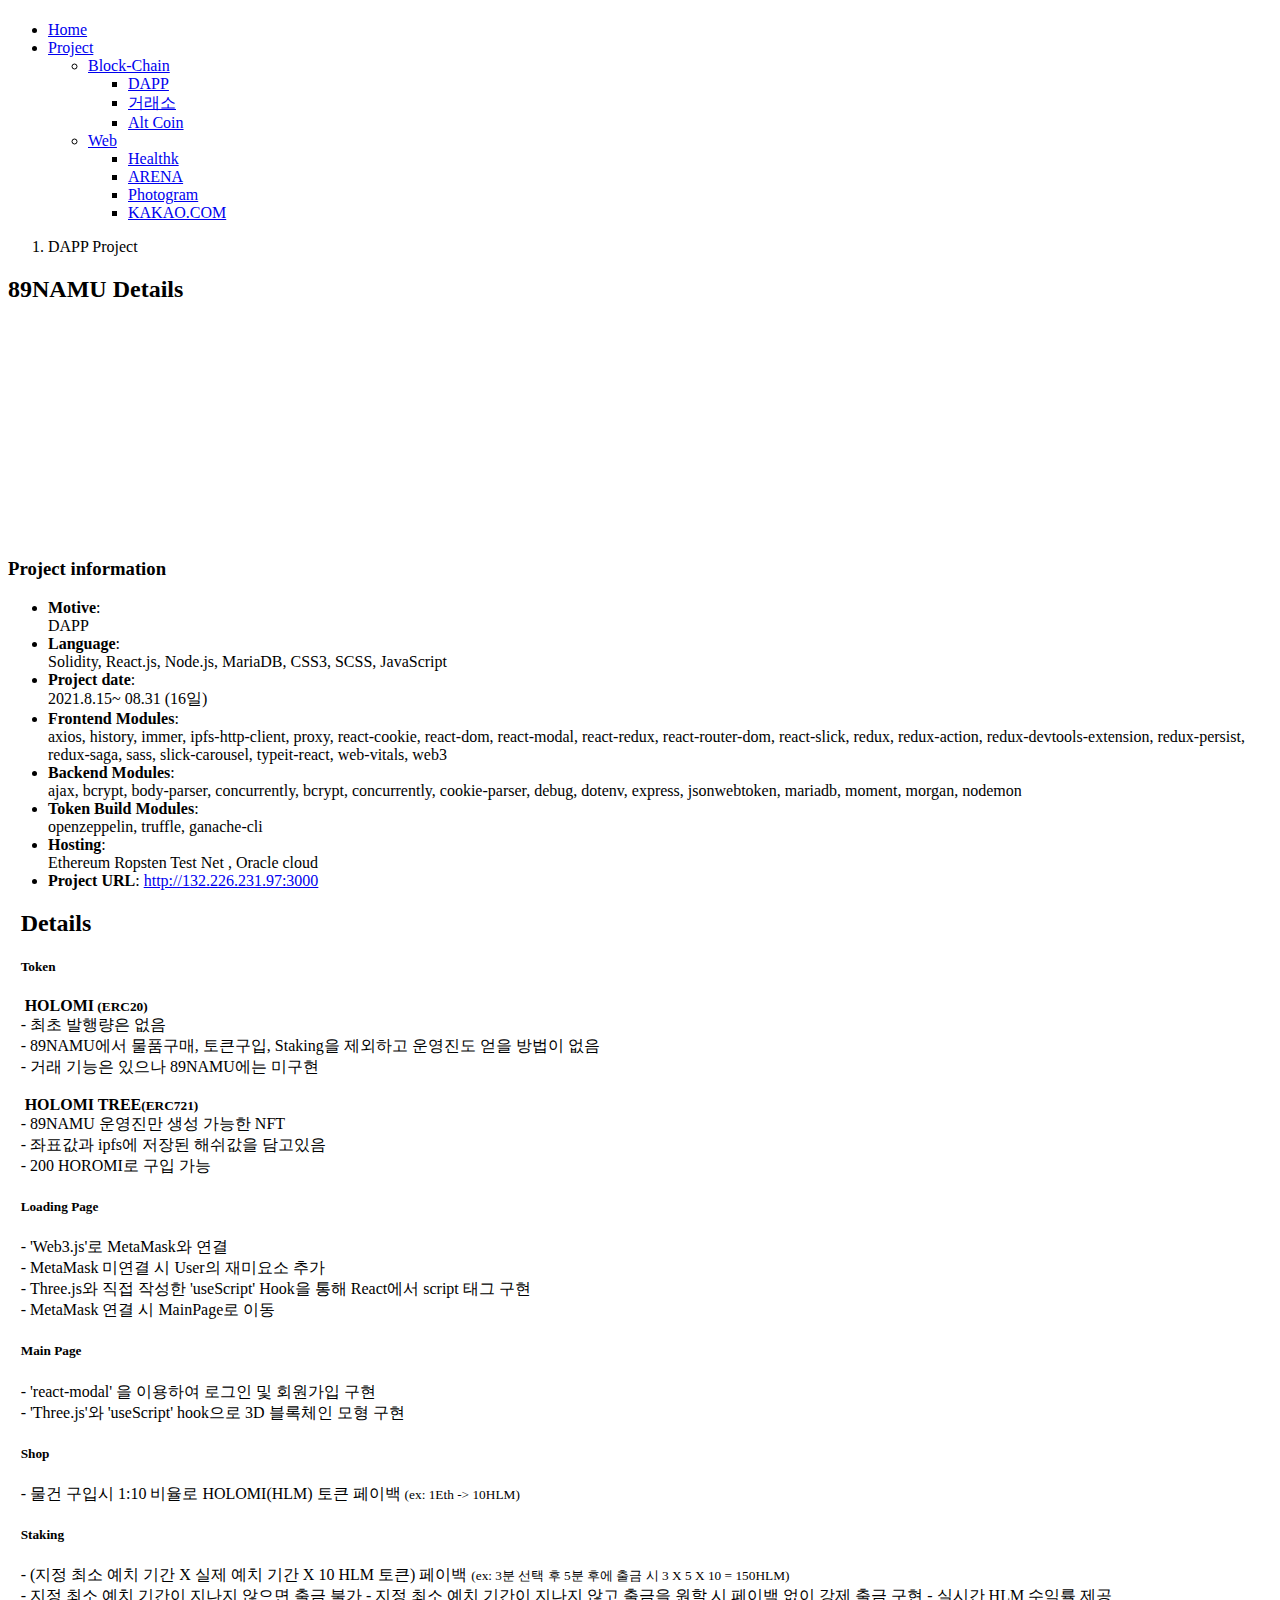
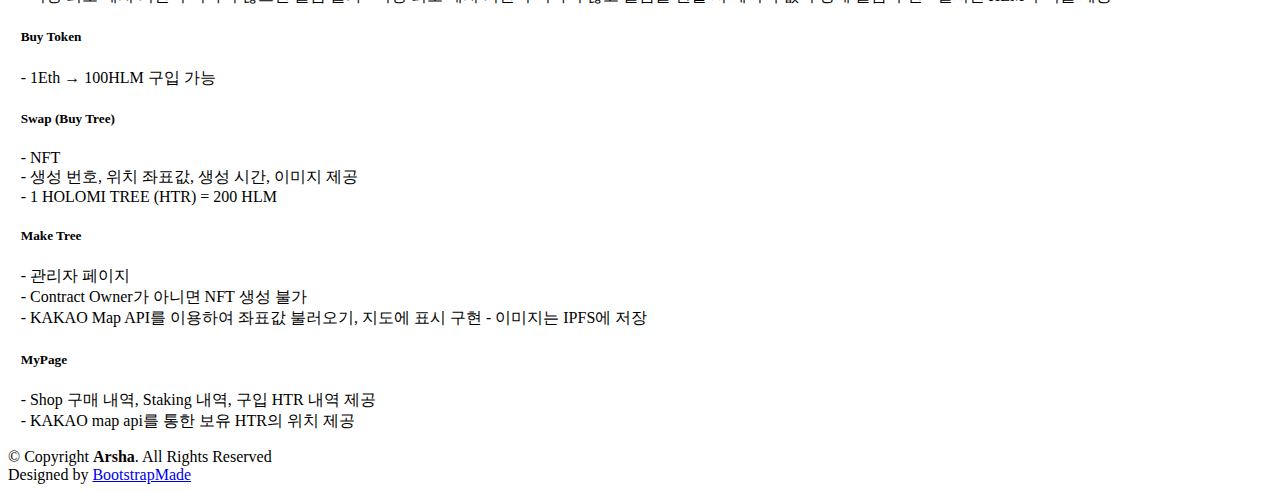
==== 89namu.html @ 2524596e "Add files via upload" ====
<!DOCTYPE html>
<html lang="en">

<head>
    <meta charset="utf-8">
    <meta content="width=device-width, initial-scale=1.0" name="viewport">
    <title>89NAMU Details </title>
    <meta content="" name="description">
    <meta content="" name="keywords">

    <!-- Favicons -->
    <link href="assets/img/favicon.png" rel="icon">
    <link href="assets/img/apple-touch-icon.png" rel="apple-touch-icon">

    <!-- Google Fonts -->
    <link
        href="https://fonts.googleapis.com/css?family=Open+Sans:300,300i,400,400i,600,600i,700,700i|Jost:300,300i,400,400i,500,500i,600,600i,700,700i|Poppins:300,300i,400,400i,500,500i,600,600i,700,700i"
        rel="stylesheet">

    <!-- Vendor CSS Files -->
    <link href="assets/vendor/aos/aos.css" rel="stylesheet">
    <link href="assets/vendor/bootstrap/css/bootstrap.min.css" rel="stylesheet">
    <link href="assets/vendor/bootstrap-icons/bootstrap-icons.css" rel="stylesheet">
    <link href="assets/vendor/boxicons/css/boxicons.min.css" rel="stylesheet">
    <link href="assets/vendor/glightbox/css/glightbox.min.css" rel="stylesheet">
    <link href="assets/vendor/remixicon/remixicon.css" rel="stylesheet">
    <link href="assets/vendor/swiper/swiper-bundle.min.css" rel="stylesheet">

    <!-- Template Main CSS File -->
    <link href="assets/css/style.css" rel="stylesheet">

    <!-- =======================================================
  * Template Name: Arsha - v4.3.0
  * Template URL: https://bootstrapmade.com/arsha-free-bootstrap-html-template-corporate/
  * Author: BootstrapMade.com
  * License: https://bootstrapmade.com/license/
  ======================================================== -->
</head>

<body>

    <!-- ======= Header ======= -->
    <header id="header" class="fixed-top header-inner-pages">
        <div class="container d-flex align-items-center">

            <h1 class="logo me-auto"><a href="index.html"></a></h1>
            <!-- Uncomment below if you prefer to use an image logo -->
            <!-- <a href="index.html" class="logo me-auto"><img src="assets/img/logo.png" alt="" class="img-fluid"></a>-->

            <nav id="navbar" class="navbar">
                <ul>
                    <li><a class="nav-link scrollto active" href="./index.html">Home</a></li>
                    <li class="dropdown"><a href="#"><span>Project</span> <i class="bi bi-chevron-down"></i></a>
                        <ul>

                            <li class="dropdown"><a href="#"><span>Block-Chain</span> <i
                                        class="bi bi-chevron-right"></i></a>
                                <ul>
                                    <li><a href="./89namu.html">DAPP</a></li>
                                    <li><a href="./Angry.html">거래소</a></li>
                                    <li><a href="./YamaCoin.html">Alt Coin</a></li>

                                </ul>
                            </li>
                            <li class="dropdown"><a href="#"><span>Web</span> <i class="bi bi-chevron-right"></i></a>
                                <ul>
                                    <li><a href="./HealthK.html">Healthk</a></li>
                                    <li><a href="./Arena.html">ARENA</a></li>
                                    <li><a href="./Photogram.html">Photogram</a></li>
                                    <li><a href="./KAKAO.html">KAKAO.COM</a></li>
                                </ul>
                            </li>

                        </ul>
                    </li>
                    <!-- <li><a class="nav-link scrollto" href="#about">About</a></li>
          <li><a class="nav-link   scrollto" href="#portfolio">Portfolio</a></li>
          <li><a class="nav-link scrollto" href="#contact">Contact</a></li> -->
                    <!-- <li><a class="getstarted scrollto" href="#about">Get Started</a></li> -->
                </ul>
                <i class="bi bi-list mobile-nav-toggle"></i>
            </nav><!-- .navbar -->

        </div>
    </header><!-- End Header -->

    <main id="main">

        <!-- ======= Breadcrumbs ======= -->
        <section id="breadcrumbs" class="breadcrumbs">
            <div class="container">

                <ol>
                    <!-- <li><a href="index.html">Home</a></li> -->
                    <li>DAPP Project </li>
                </ol>
                <h2>89NAMU Details</h2>

            </div>
        </section>
        <!-- End Breadcrumbs -->

        <!-- ======= Portfolio Details Section ======= -->
        <section id="portfolio-details" class="portfolio-details">
            <div class="container">

                <div class="row gy-4">

                    <div class="col-lg-8">
                        <div class="portfolio-details-slider swiper-container">
                            <div class="swiper-wrapper align-items-center">

                                <div class="swiper-slide">
                                    <img src="assets/img/89Namu/loading.png" alt="">
                                </div>

                                <div class="swiper-slide">
                                    <img src="assets/img/89Namu/main1.png" alt="">
                                </div>

                                <div class="swiper-slide">
                                    <img src="assets/img/89Namu/login.png" alt="">
                                </div>

                                <div class="swiper-slide">
                                    <img src="assets/img/89Namu/register.png" alt="">
                                </div>

                                <div class="swiper-slide">
                                    <img src="assets/img/89Namu/logined.png" alt="">
                                </div>

                                <div class="swiper-slide">
                                    <img src="assets/img/89Namu/covid19.png" alt="">
                                </div>

                                <div class="swiper-slide">
                                    <img src="assets/img/89Namu/shop.gif" alt="">
                                </div>

                                <div class="swiper-slide">
                                    <img src="assets/img/89Namu/staking.gif" alt="">
                                </div>

                                <div class="swiper-slide">
                                    <img src="assets/img/89Namu/buy_token.gif" alt="">
                                </div>

                                <div class="swiper-slide">
                                    <img src="assets/img/89Namu/swap.gif" alt="">
                                </div>

                                <div class="swiper-slide">
                                    <img src="assets/img/89Namu/maketree.png" alt="">
                                </div>
                                <div class="swiper-slide">
                                    <img src="assets/img/89Namu/mypage.png" alt="">
                                </div>
                            </div>
                            <div class="swiper-pagination"></div>
                        </div>
                    </div>

                    <div class="col-lg-4">
                        <div class="portfolio-info">
                            <h3>Project information</h3>
                            <ul>
                                <li><strong>Motive</strong>: <br />DAPP</li>
                                <li><strong>Language</strong>:<br />Solidity, React.js, Node.js, MariaDB, CSS3, SCSS, JavaScript
                                </li>
                                <li><strong>Project date</strong>:<br /> 2021.8.15~ 08.31 (16일)</li>
                                <li><strong>Frontend Modules</strong>:<br /> axios, history, immer, ipfs-http-client, proxy, react-cookie, react-dom, react-modal, react-redux, react-router-dom, 
                                    react-slick, redux, redux-action, redux-devtools-extension, redux-persist, redux-saga, sass, slick-carousel, typeit-react, web-vitals, web3
                                </li>
                                <li><strong>Backend Modules</strong>:<br /> ajax, bcrypt, body-parser, concurrently,
                                    bcrypt, concurrently, cookie-parser, debug, dotenv, express, jsonwebtoken, mariadb, moment, morgan, nodemon
                                </li>
                                <li><strong>Token Build Modules</strong>:<br /> 
                                    openzeppelin, truffle, ganache-cli
                                </li>
                                <li><strong>Hosting</strong>:<br /> Ethereum Ropsten Test Net , Oracle cloud</li>
                                <li><strong>Project URL</strong>: <a href="http://132.226.231.97:3000">http://132.226.231.97:3000</a></li>
                            </ul>
                        </div>
                    </div>
                </div>
            </div>
        </section><!-- End Portfolio Details Section -->
        <section id="breadcrumbs" class="breadcrumbs">
            <div class="container">
                <div class="row gy-4" style="padding-left: 1%;">
                    <h2>Details</h2>
                    <h5><strong> Token</strong></h5>
                    <p>
                        &nbsp;<b>HOLOMI<small> (ERC20)</small></b><br>
                        - 최초 발행량은 없음<br>
                        - 89NAMU에서 물품구매, 토큰구입, Staking을 제외하고 운영진도 얻을 방법이 없음<br>
                        - 거래 기능은 있으나 89NAMU에는 미구현<br>
                        <br>&nbsp;<b>HOLOMI TREE<small>(ERC721)</small></b><br>
                        - 89NAMU 운영진만 생성 가능한 NFT<br>
                        - 좌표값과 ipfs에 저장된 해쉬값을 담고있음<br>
                        - 200 HOROMI로 구입 가능<br>
                    </p>

                    <h5><strong> Loading Page</strong></h5>
                    <p>
                        - 'Web3.js'로 MetaMask와 연결 <br>
                        - MetaMask 미연결 시 User의 재미요소 추가<br>
                        - Three.js와 직접 작성한 'useScript'  Hook을 통해 React에서 script 태그 구현<br>
                        - MetaMask 연결 시 MainPage로 이동
                    </p>

                    <h5><strong> Main Page</strong></h5>
                    <p>
                        - 'react-modal' 을 이용하여 로그인 및 회원가입 구현<br>
                        - 'Three.js'와 'useScript' hook으로 3D 블록체인 모형 구현<br>
                    </p>

                    <h5><strong> Shop </strong></h5>
                    <p>
                        - 물건 구입시 1:10 비율로 HOLOMI(HLM) 토큰 페이백 <small>(ex: 1Eth -> 10HLM) </small><br>
                    </p>

                    <h5><strong> Staking </strong></h5>
                    <p>
                        - (지정 최소 예치 기간 X 실제 예치 기간 X 10 HLM 토큰) 페이백 <small>(ex: 3분 선택 후 5분 후에 출금 시 3 X 5 X 10 = 150HLM)</small> <br>
                        - 지정 최소 예치 기간이 지나지 않으면 출금 불가  
                        - 지정 최소 예치 기간이 지나지 않고 출금을 원할 시 페이백 없이 강제 출금 구현
                        - 실시간 HLM 수익률 제공
                    </p>

                    <h5><strong> Buy Token </strong></h5>
                    <p>
                        - 1Eth → 100HLM 구입 가능
                    </p>

                    <h5><strong> Swap (Buy Tree) </strong></h5>
                    <p>
                        - NFT <br>
                        - 생성 번호, 위치 좌표값, 생성 시간, 이미지 제공<br>
                        - 1 HOLOMI TREE (HTR) = 200 HLM
                    </p>

                    <h5><strong> Make Tree </strong></h5>
                    <p>
                        - 관리자 페이지 <br>
                        - Contract Owner가 아니면 NFT 생성 불가<br>
                        - KAKAO Map API를 이용하여 좌표값 불러오기, 지도에 표시 구현
                        - 이미지는 IPFS에 저장
                    </p>

                    <h5><strong> MyPage </strong></h5>
                    <p>
                        - Shop 구매 내역, Staking 내역, 구입 HTR 내역 제공<br>
                        - KAKAO map api를 통한 보유 HTR의 위치 제공
                    </p>
                </div>
            </div>
    </main><!-- End #main -->

    <!-- ======= Footer ======= -->
    <footer id="footer">





        <div class="container footer-bottom clearfix">
            <div class="copyright">
                &copy; Copyright <strong><span>Arsha</span></strong>. All Rights Reserved
            </div>
            <div class="credits">
                <!-- All the links in the footer should remain intact. -->
                <!-- You can delete the links only if you purchased the pro version. -->
                <!-- Licensing information: https://bootstrapmade.com/license/ -->
                <!-- Purchase the pro version with working PHP/AJAX contact form: https://bootstrapmade.com/arsha-free-bootstrap-html-template-corporate/ -->
                Designed by <a href="https://bootstrapmade.com/">BootstrapMade</a>
            </div>
        </div>
    </footer><!-- End Footer -->

    <div id="preloader"></div>
    <a href="#" class="back-to-top d-flex align-items-center justify-content-center"><i
            class="bi bi-arrow-up-short"></i></a>

    <!-- Vendor JS Files -->
    <script src="assets/vendor/aos/aos.js"></script>
    <script src="assets/vendor/bootstrap/js/bootstrap.bundle.min.js"></script>
    <script src="assets/vendor/glightbox/js/glightbox.min.js"></script>
    <script src="assets/vendor/isotope-layout/isotope.pkgd.min.js"></script>
    <script src="assets/vendor/php-email-form/validate.js"></script>
    <script src="assets/vendor/swiper/swiper-bundle.min.js"></script>
    <script src="assets/vendor/waypoints/noframework.waypoints.js"></script>

    <!-- Template Main JS File -->
    <script src="assets/js/main.js"></script>

</body>

</html>
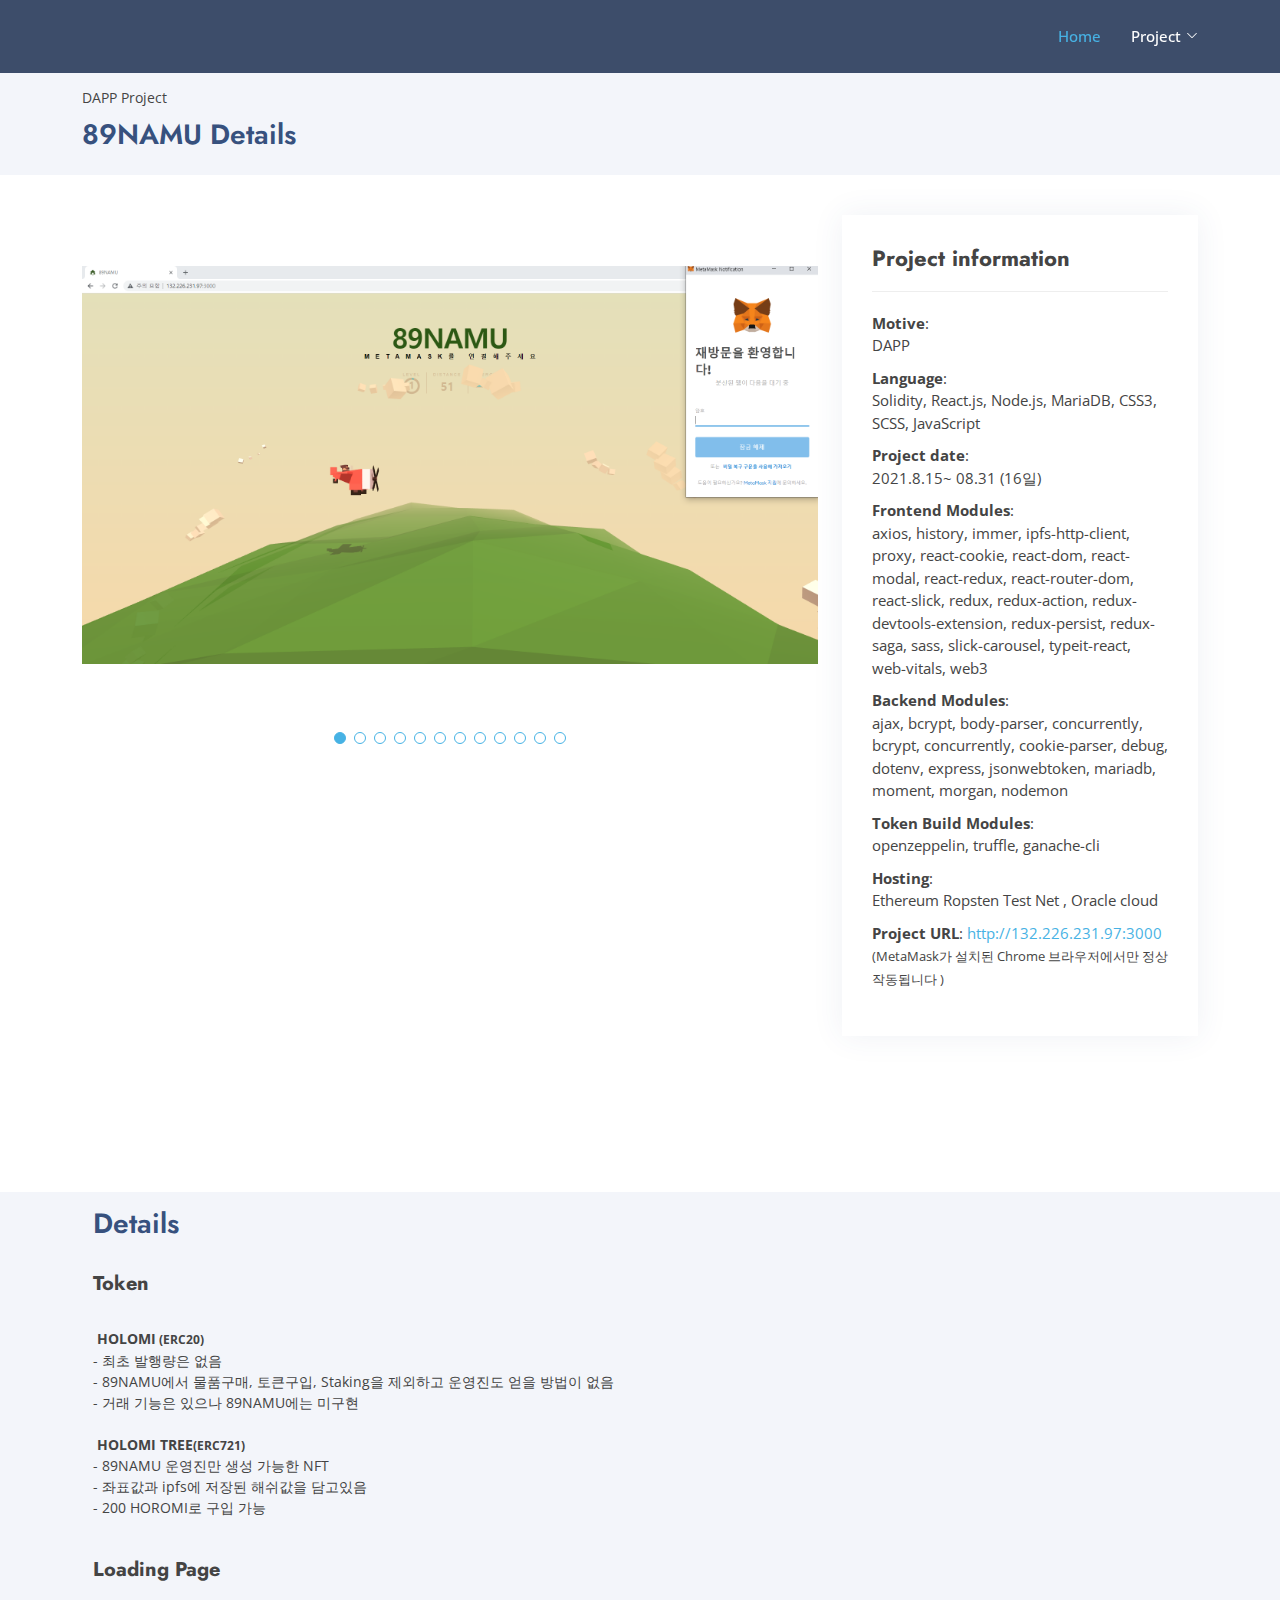
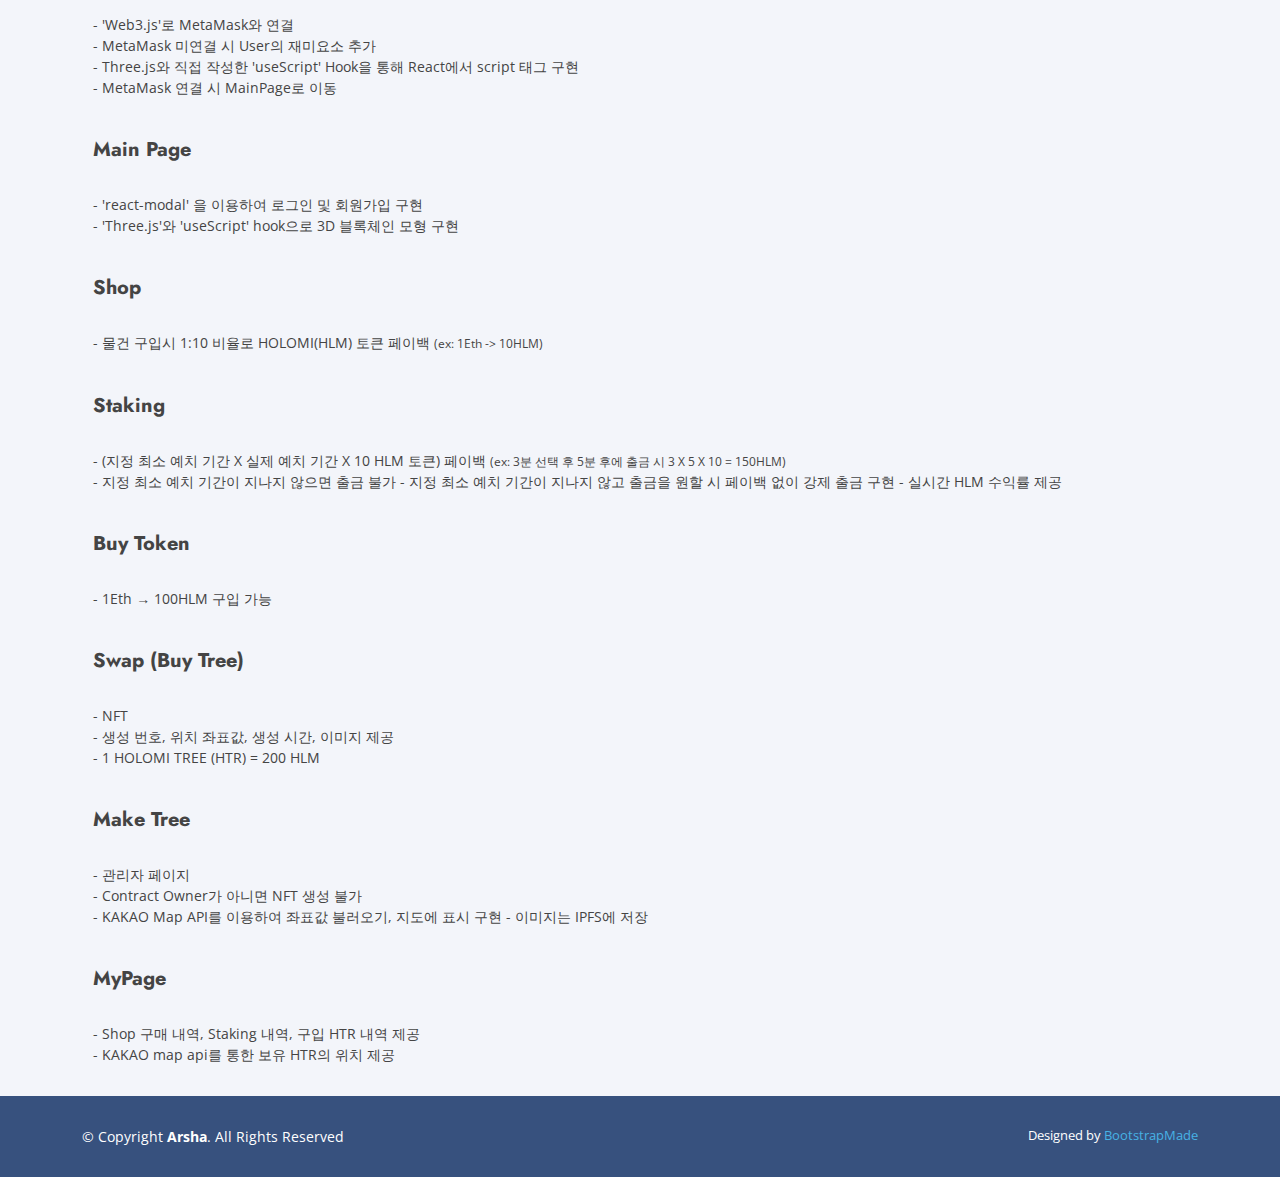
==== commit da22228c: "Update 89namu.html" ====
--- a/89namu.html
+++ b/89namu.html
@@ -179,7 +179,8 @@
                                     openzeppelin, truffle, ganache-cli
                                 </li>
                                 <li><strong>Hosting</strong>:<br /> Ethereum Ropsten Test Net , Oracle cloud</li>
-                                <li><strong>Project URL</strong>: <a href="http://132.226.231.97:3000">http://132.226.231.97:3000</a></li>
+                                <li><strong>Project URL</strong>: <a href="http://132.226.231.97:3000">http://132.226.231.97:3000</a><br>
+                                    <small>(MetaMask가 설치된 Chrome 브라우저에서만 정상 작동됩니다 )<samll></li>
                             </ul>
                         </div>
                     </div>
@@ -297,4 +298,4 @@
 
 </body>
 
-</html>+</html>
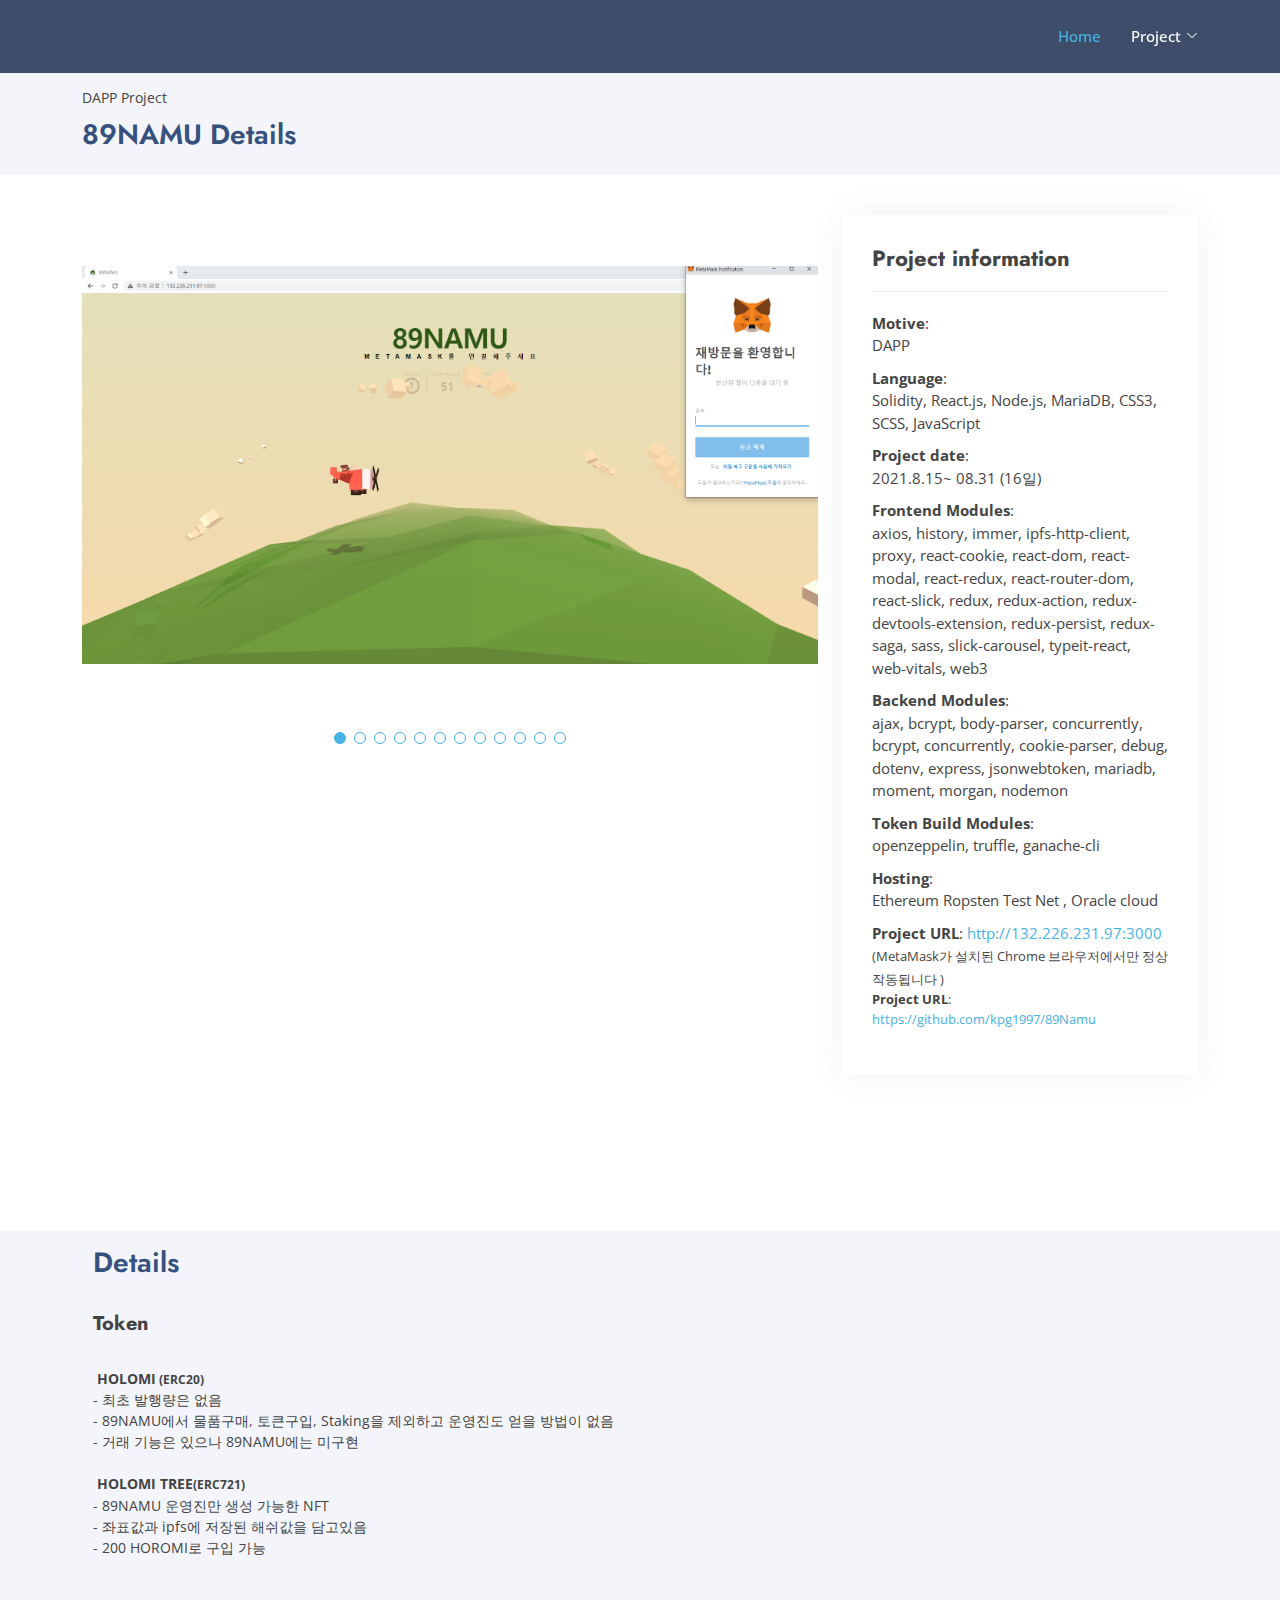
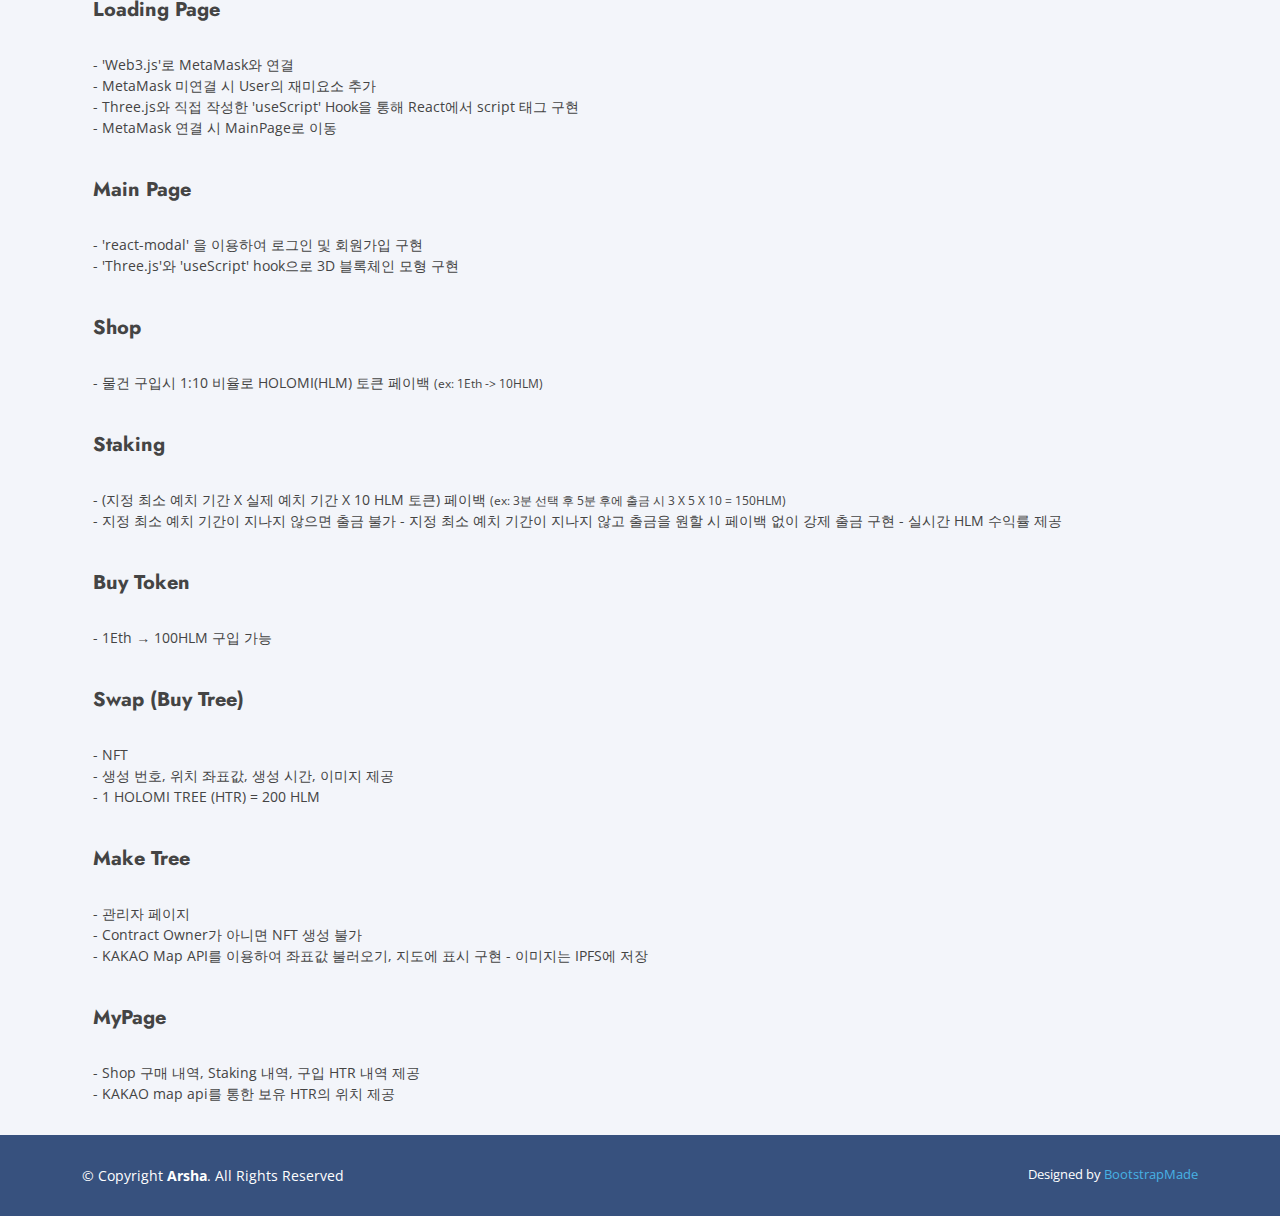
==== commit ac85206b: "Update 89namu.html" ====
--- a/89namu.html
+++ b/89namu.html
@@ -181,6 +181,7 @@
                                 <li><strong>Hosting</strong>:<br /> Ethereum Ropsten Test Net , Oracle cloud</li>
                                 <li><strong>Project URL</strong>: <a href="http://132.226.231.97:3000">http://132.226.231.97:3000</a><br>
                                     <small>(MetaMask가 설치된 Chrome 브라우저에서만 정상 작동됩니다 )<samll></li>
+                                <li><strong>Project URL</strong>: <a href=" https://github.com/kpg1997/89Namu"> https://github.com/kpg1997/89Namu</a><br>
                             </ul>
                         </div>
                     </div>
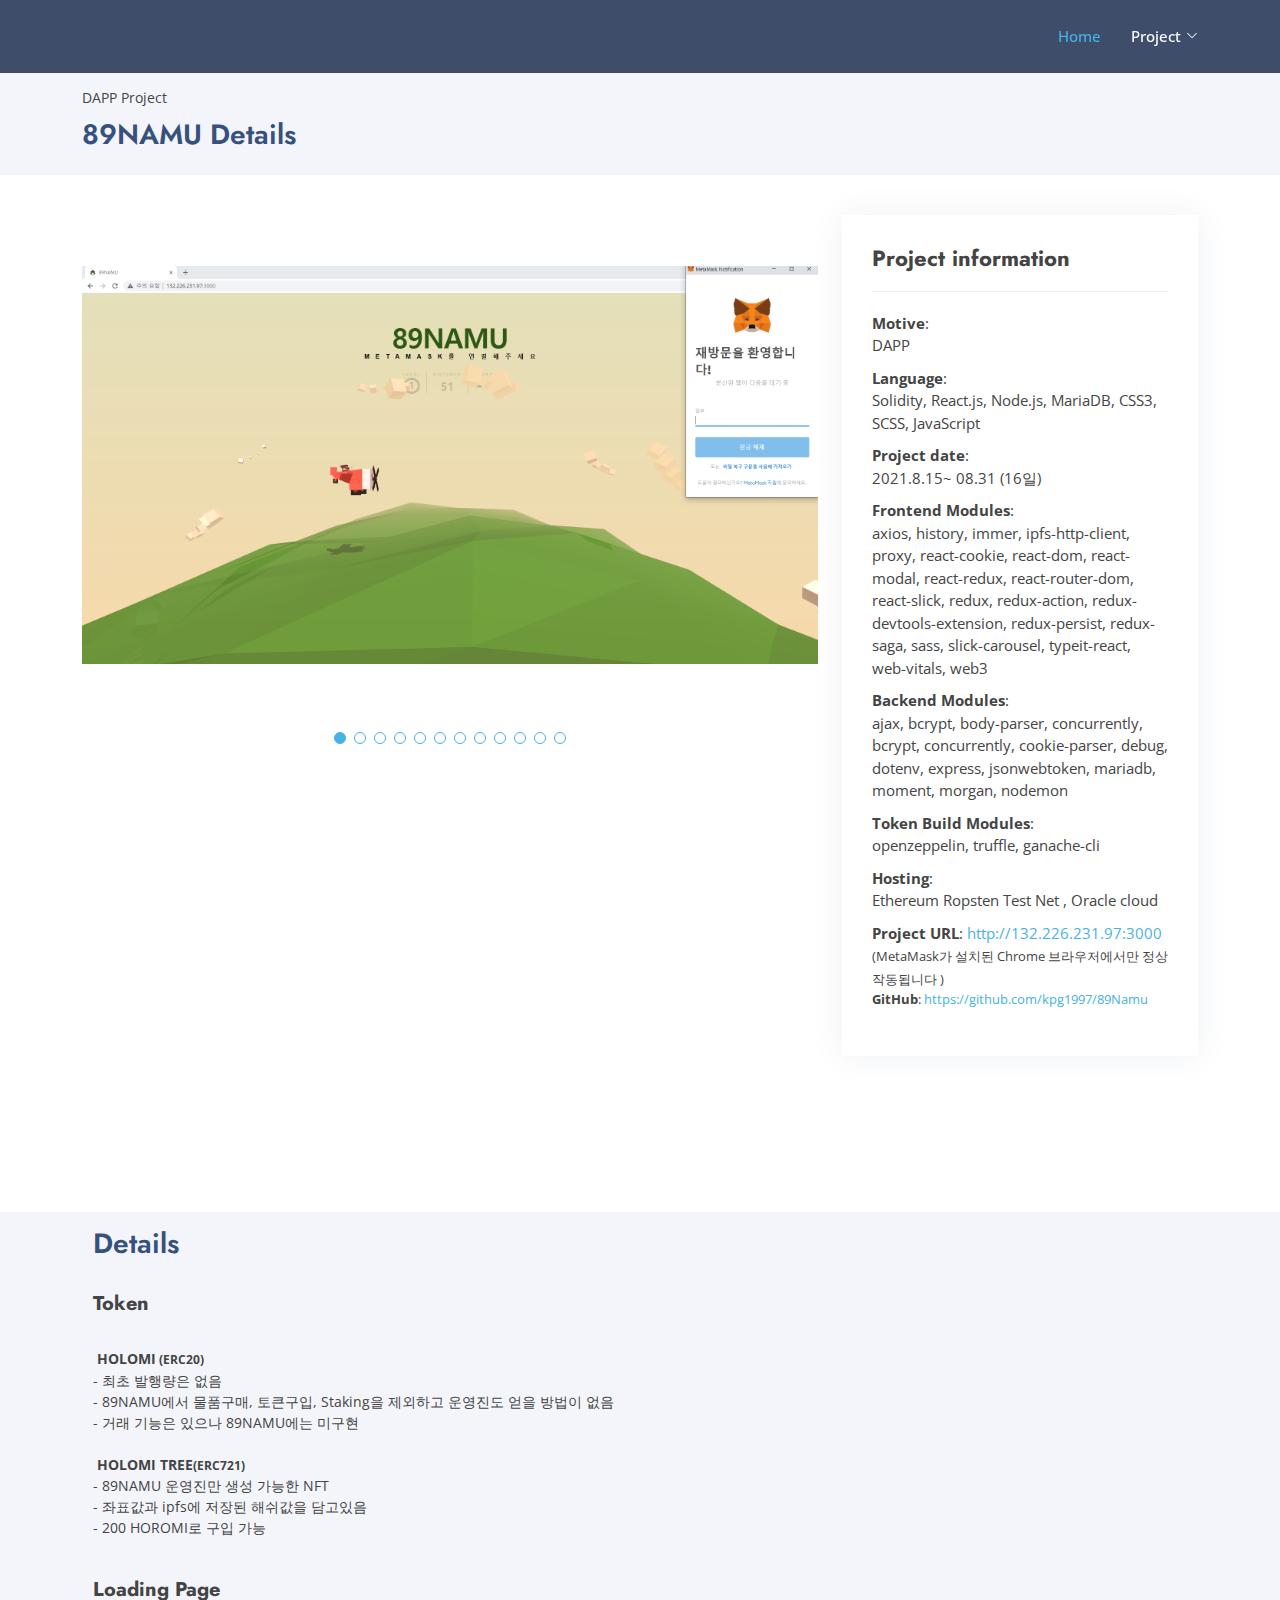
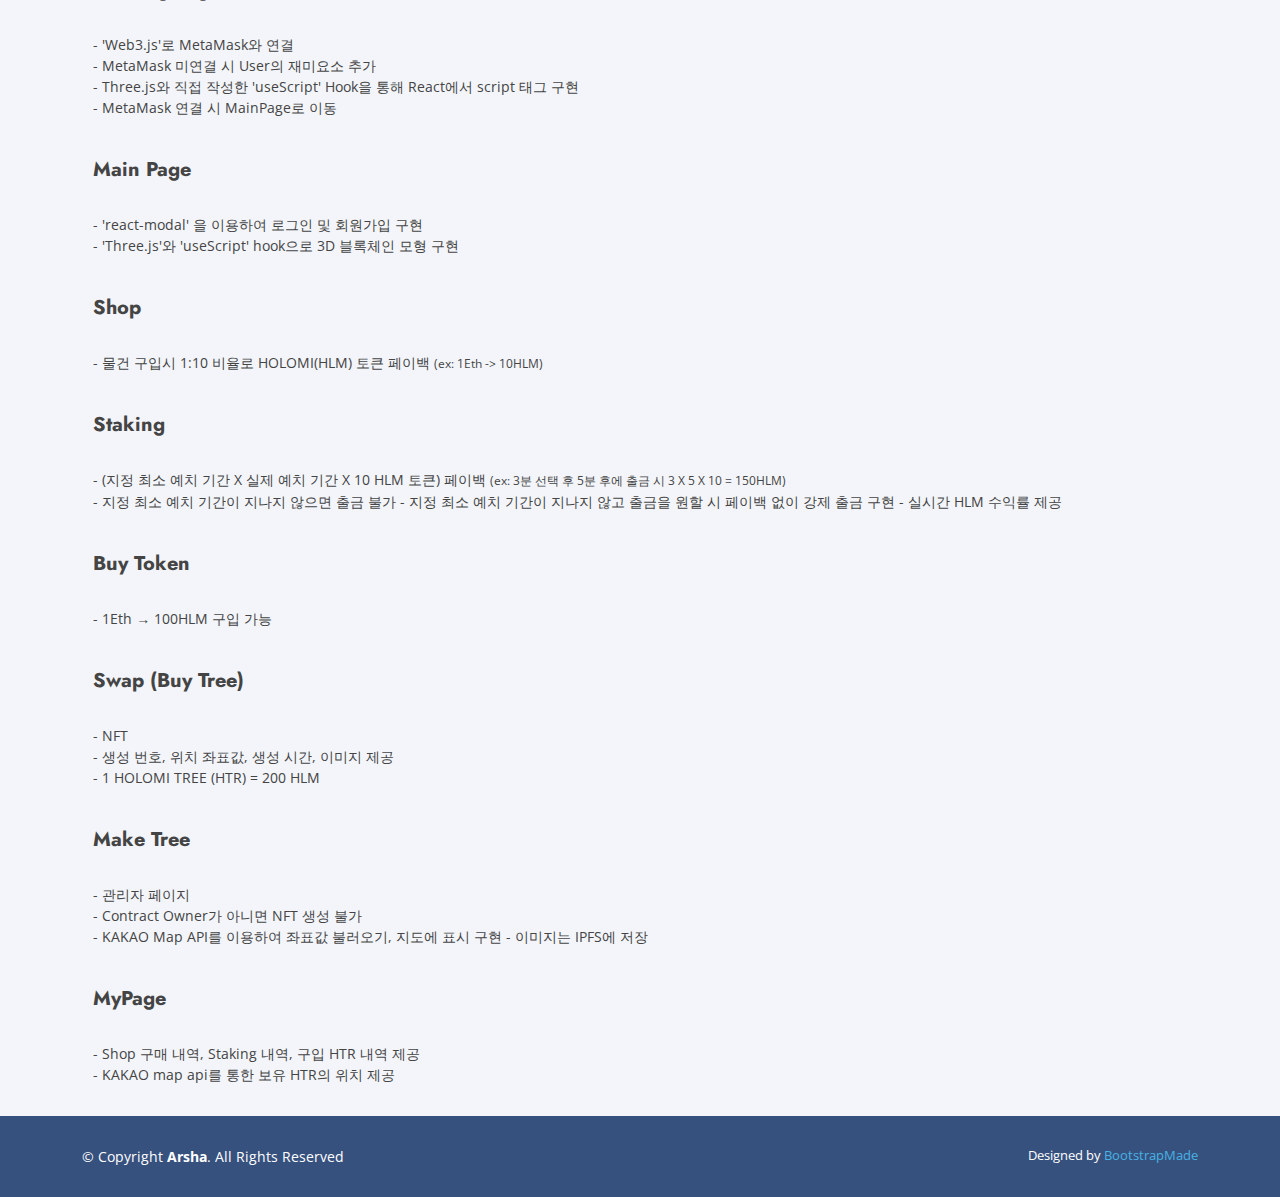
==== commit 7cfb6f08: "Update 89namu.html" ====
--- a/89namu.html
+++ b/89namu.html
@@ -181,7 +181,7 @@
                                 <li><strong>Hosting</strong>:<br /> Ethereum Ropsten Test Net , Oracle cloud</li>
                                 <li><strong>Project URL</strong>: <a href="http://132.226.231.97:3000">http://132.226.231.97:3000</a><br>
                                     <small>(MetaMask가 설치된 Chrome 브라우저에서만 정상 작동됩니다 )<samll></li>
-                                <li><strong>Project URL</strong>: <a href=" https://github.com/kpg1997/89Namu"> https://github.com/kpg1997/89Namu</a><br>
+                                <li><strong>GitHub</strong>: <a href=" https://github.com/kpg1997/89Namu"> https://github.com/kpg1997/89Namu</a><br>
                             </ul>
                         </div>
                     </div>
